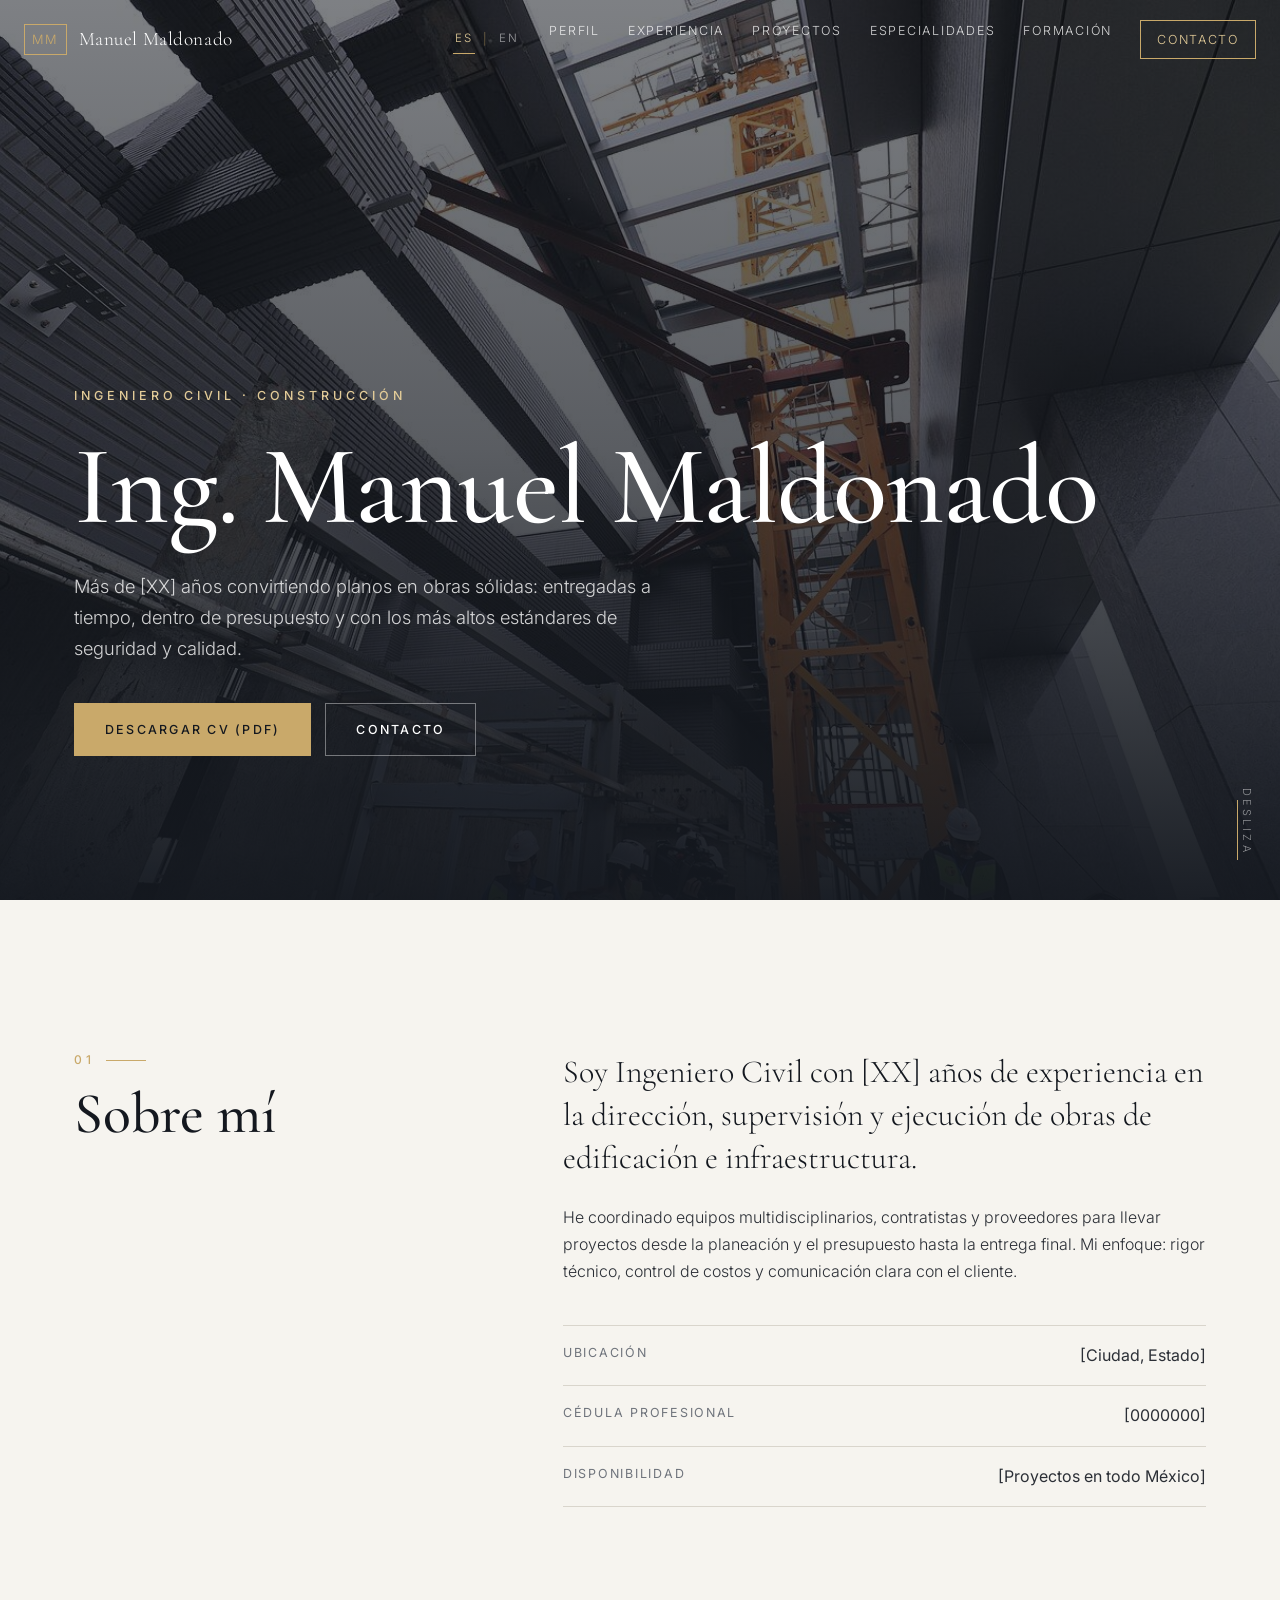
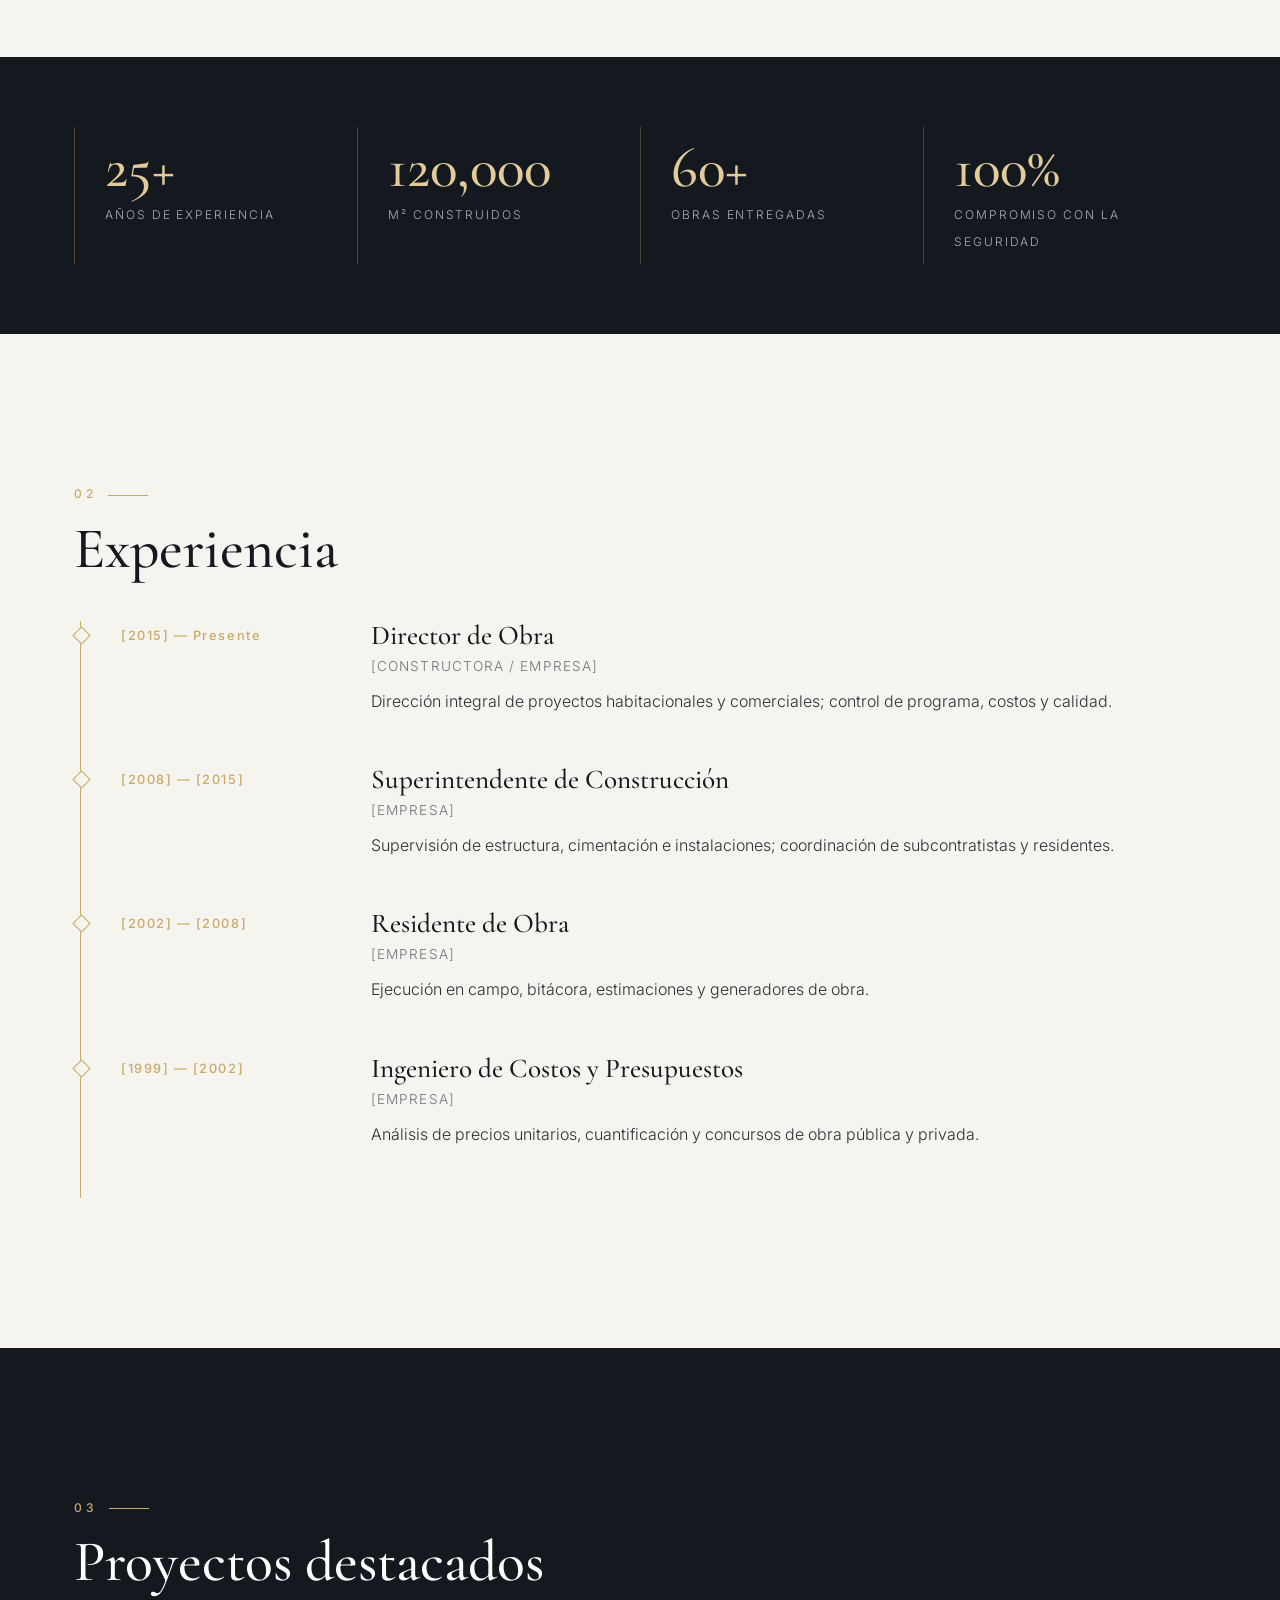
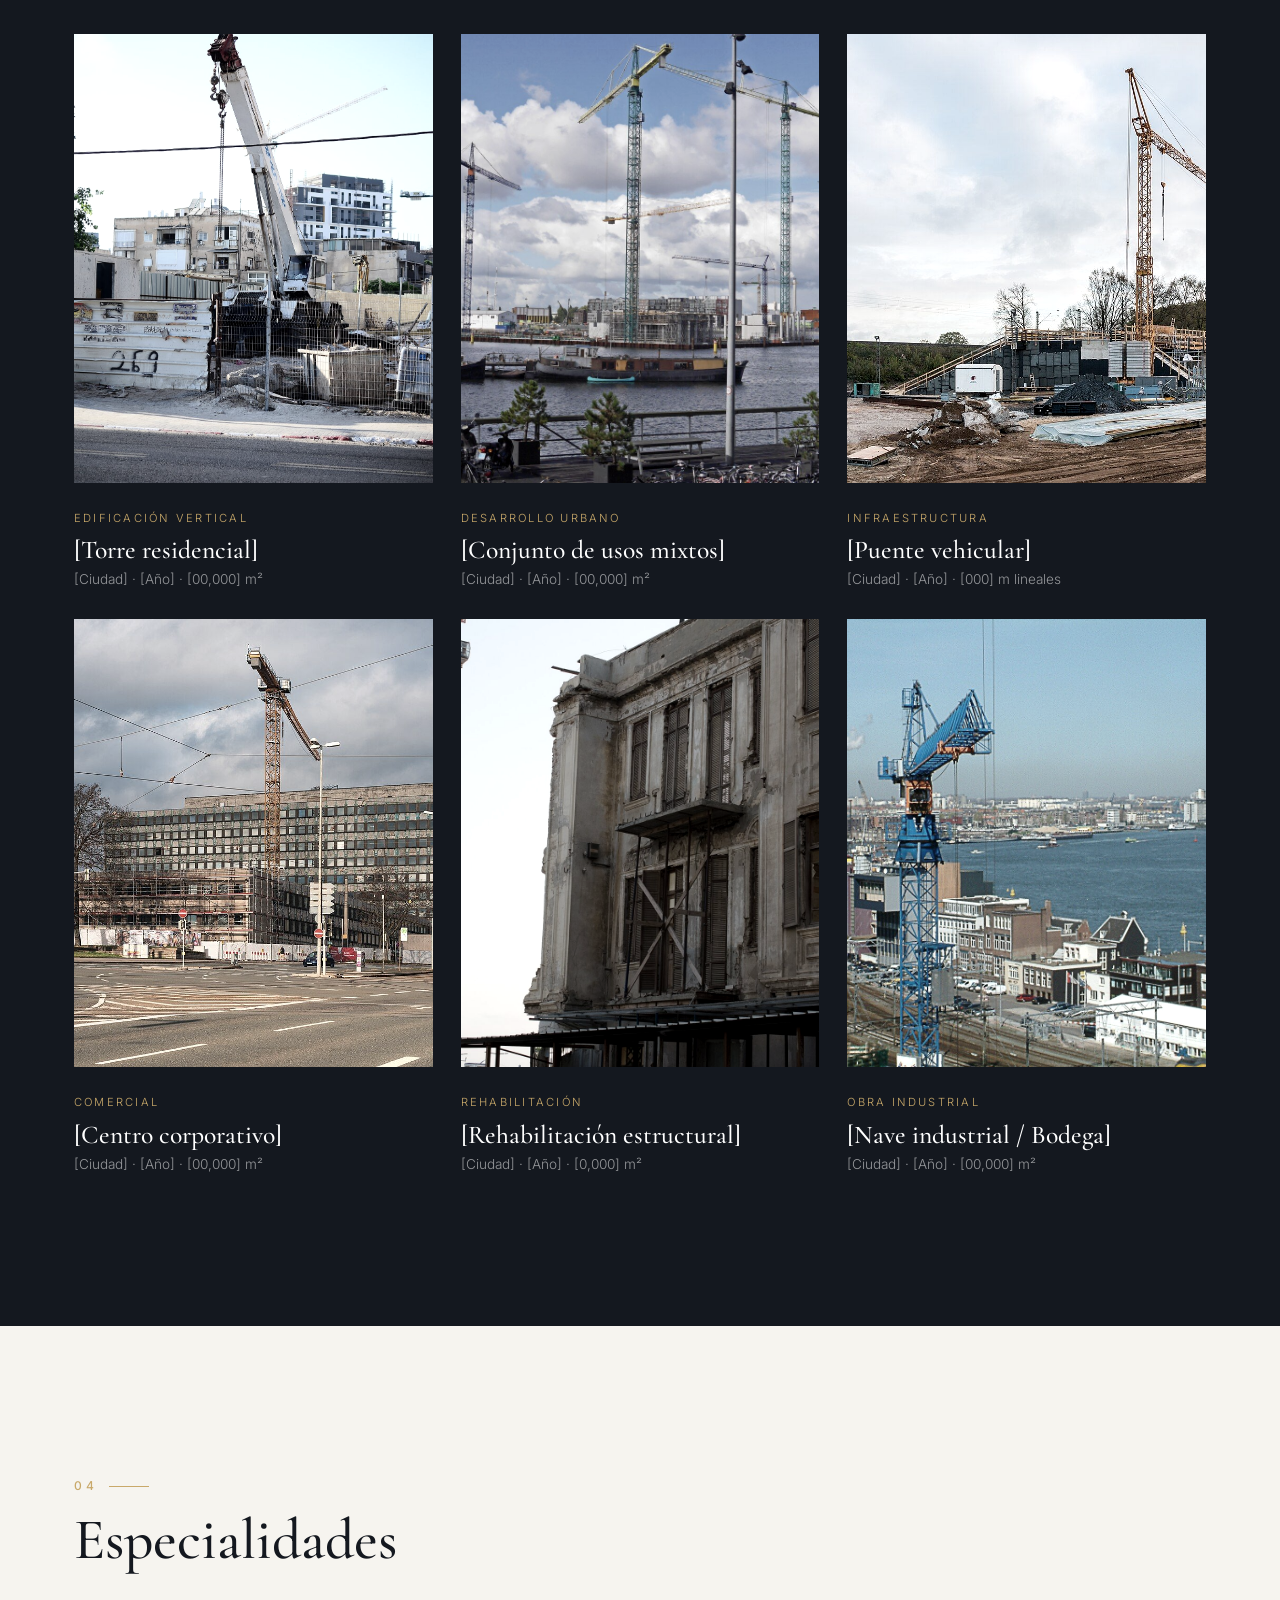
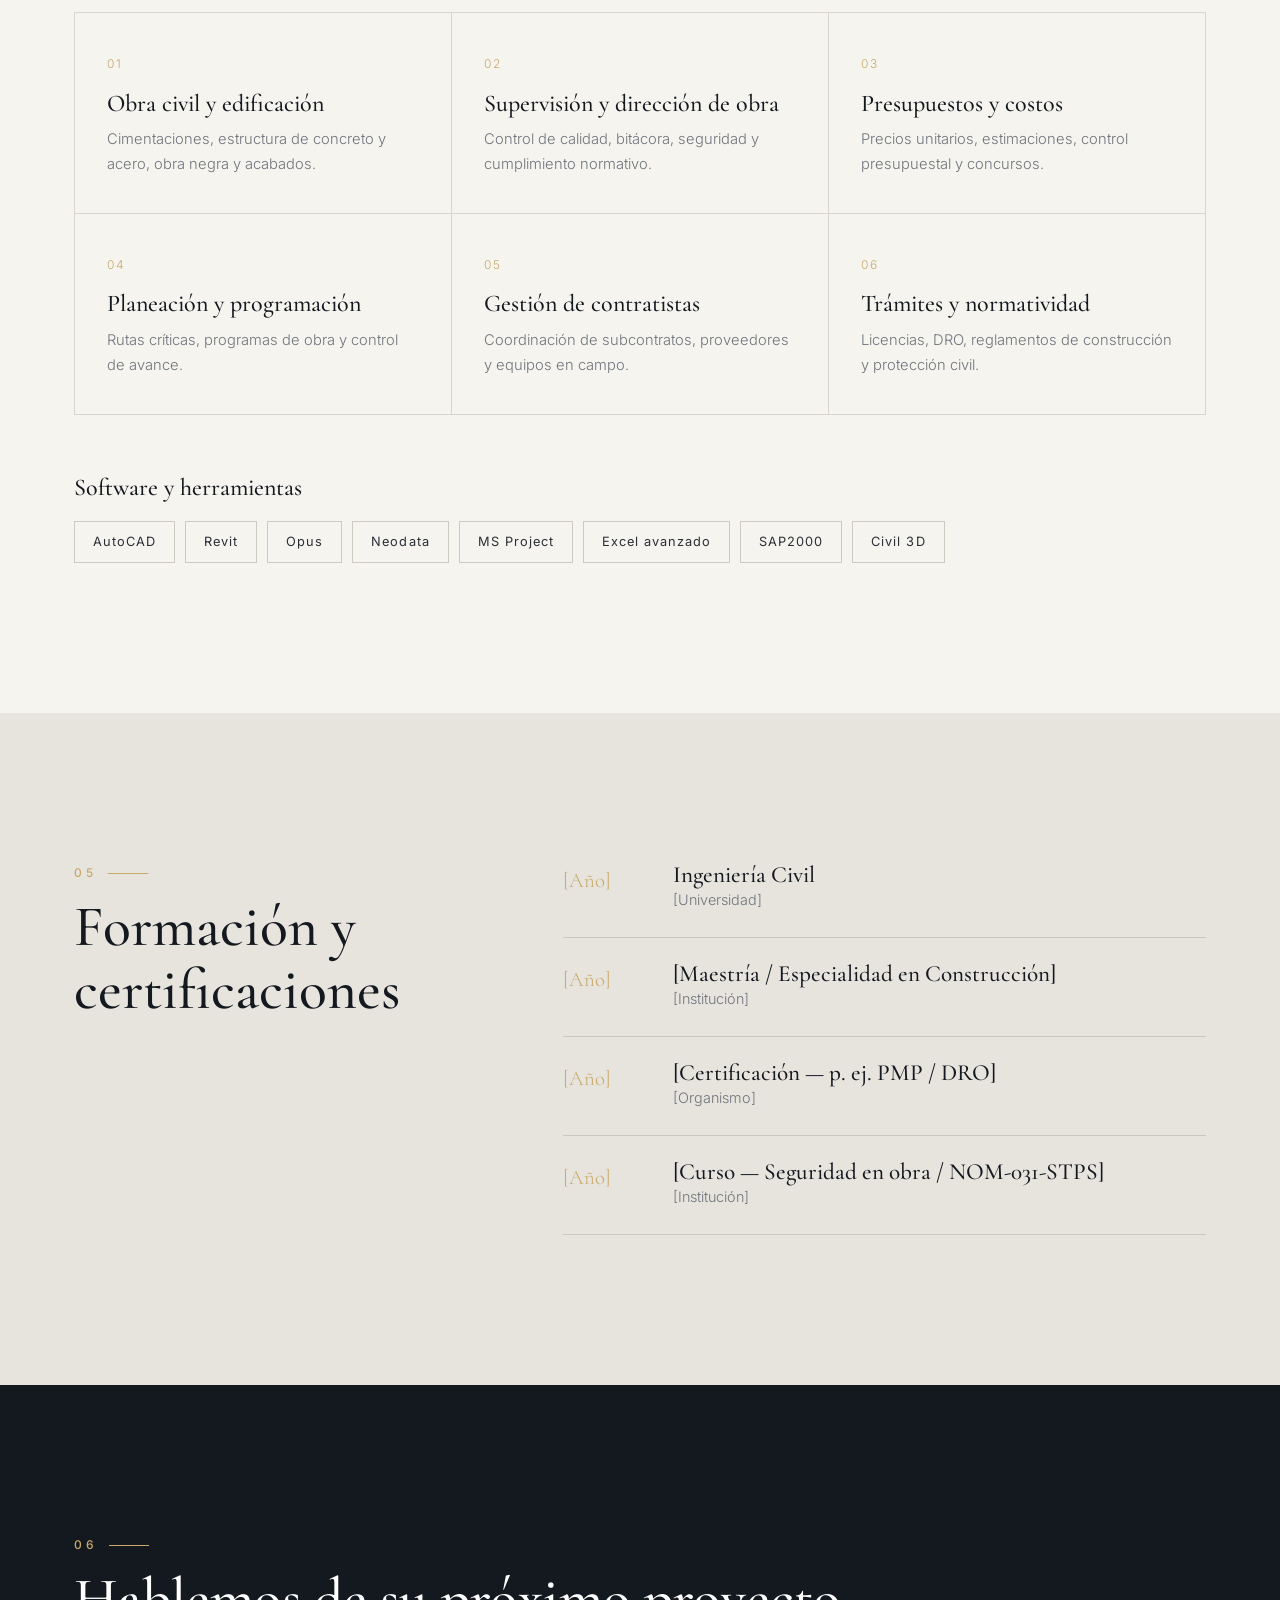
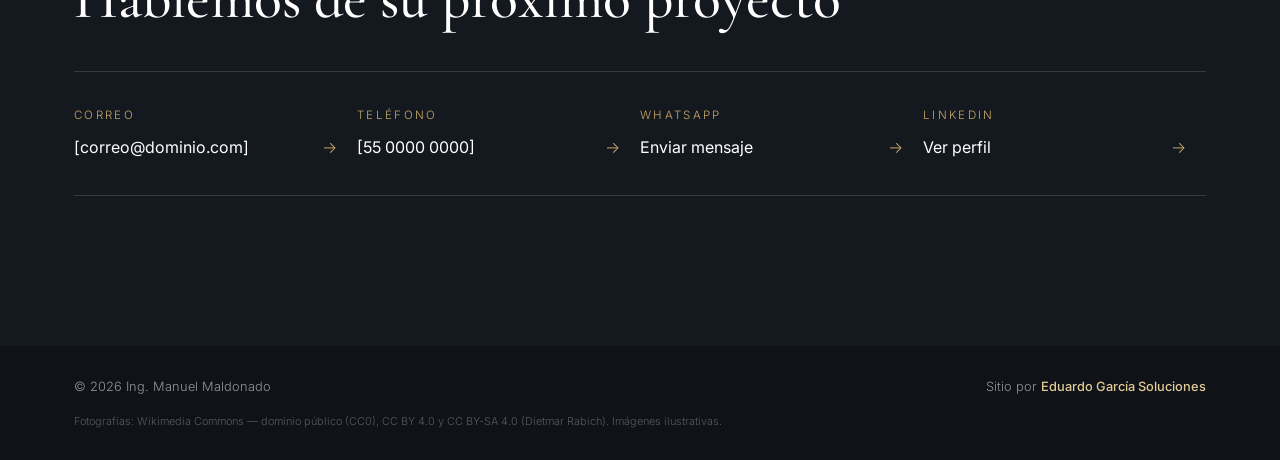
==== index.html @ e80c3aa5 "Sitio Ing. Manuel Maldonado" ====
<!doctype html>
<html lang="es">
<head>
<meta charset="utf-8">
<meta name="viewport" content="width=device-width,initial-scale=1">
<title>Ing. Manuel Maldonado · Ingeniero Civil · Construcción</title>
<meta name="description" content="Ingeniero Civil especializado en construcción, supervisión de obra, presupuestos y control de proyectos. Portafolio y currículum.">
<meta property="og:type" content="profile">
<meta property="og:title" content="Ing. Manuel Maldonado · Ingeniero Civil · Civil Engineer">
<meta property="og:description" content="Construcción, supervisión de obra y gestión de proyectos. Portafolio y CV.">
<meta property="og:image" content="https://lalo0790.github.io/manuel-maldonado/img/og.jpg">
<meta property="og:url" content="https://lalo0790.github.io/manuel-maldonado/">
<link rel="canonical" href="https://lalo0790.github.io/manuel-maldonado/">
<link rel="alternate" hreflang="es" href="https://lalo0790.github.io/manuel-maldonado/">
<meta name="twitter:card" content="summary_large_image">
<meta name="theme-color" content="#14181f">
<link rel="icon" href="favicon.svg" type="image/svg+xml">
<link rel="preconnect" href="https://fonts.googleapis.com"><link rel="preconnect" href="https://fonts.gstatic.com" crossorigin>
<link href="https://fonts.googleapis.com/css2?family=Cormorant+Garamond:ital,wght@0,500;0,600;1,500&family=Inter:wght@300;400;500;600&display=swap" rel="stylesheet">
<link rel="stylesheet" href="styles.css">
</head>
<body>
<header class="nav" id="nav">
  <a href="#inicio" class="brand"><span class="mono" data-f="iniciales"></span><span data-f="nombreCorto"></span></a>
  <div class="lang" role="group" aria-label="Idioma / Language"><button data-l="es">ES</button><i>|</i><button data-l="en">EN</button></div>
  <button class="burger" aria-label="Menú" onclick="document.body.classList.toggle('menu')"><span></span><span></span></button>
  <nav><a href="#sobre" data-i="perfil">Perfil</a><a href="#experiencia" data-i="experiencia">Experiencia</a><a href="#proyectos" data-i="proyectos">Proyectos</a><a href="#especialidades" data-i="especialidades">Especialidades</a><a href="#formacion" data-i="formacion">Formación</a><a href="#contacto" class="nav-cta" data-i="contacto">Contacto</a></nav>
</header>

<section class="hero" id="inicio">
  <div class="hero-bg" style="background-image:url(img/hero.jpg)"></div>
  <div class="hero-in">
    <p class="eyebrow reveal" data-f="titulo"></p>
    <h1 class="reveal" data-f="nombre"></h1>
    <p class="tag reveal" data-f="tagline"></p>
    <div class="btns reveal">
      <a class="btn gold" id="cvBtn" href="#" download data-i="cv">Descargar CV (PDF)</a>
      <a class="btn line" href="#contacto" data-i="contacto">Contacto</a>
    </div>
  </div>
  <div class="scroll" data-i="desliza">Desliza</div>
</section>

<section class="sec" id="sobre">
  <div class="wrap two">
    <div><p class="num">01</p><h2 class="reveal" data-i="sobreT">Sobre mí</h2></div>
    <div class="reveal"><p class="lead" data-f="sobre1"></p><p data-f="sobre2"></p>
      <ul class="facts" id="facts"></ul></div>
  </div>
</section>

<section class="stats"><div class="wrap grid4" id="stats"></div></section>

<section class="sec" id="experiencia">
  <div class="wrap"><p class="num">02</p><h2 class="reveal" data-i="expT">Experiencia</h2>
    <ol class="timeline" id="timeline"></ol></div>
</section>

<section class="sec dark" id="proyectos">
  <div class="wrap"><p class="num">03</p><h2 class="reveal" data-i="proyT">Proyectos destacados</h2>
    <div class="projects" id="projects"></div></div>
</section>

<section class="sec" id="especialidades">
  <div class="wrap"><p class="num">04</p><h2 class="reveal" data-i="espT">Especialidades</h2>
    <div class="skills" id="skills"></div>
    <h3 class="sub" data-i="tools">Software y herramientas</h3><div class="chips" id="tools"></div></div>
</section>

<section class="sec concrete" id="formacion">
  <div class="wrap two">
    <div><p class="num">05</p><h2 class="reveal" data-i="formT">Formación y certificaciones</h2></div>
    <div><ul class="edu" id="edu"></ul></div>
  </div>
</section>

<section class="sec dark contact" id="contacto">
  <div class="wrap"><p class="num">06</p><h2 class="reveal" data-i="contT">Hablemos de su próximo proyecto</h2>
    <div class="cgrid" id="contact"></div></div>
</section>

<footer class="foot"><div class="wrap">
  <span>© <span id="yr"></span> <span data-f="nombre"></span></span>
  <span><span data-i="por">Sitio por</span> <strong>Eduardo García Soluciones</strong></span>
</div>
<p class="credits wrap" data-i="credits">Fotografías: Wikimedia Commons — dominio público (CC0) y CC BY 4.0 (Nuremberg construction site; Tower crane in Taichung) / CC BY‑SA 4.0 (Dülmen, Dietmar Rabich). Imágenes ilustrativas.</p>
</footer>
<script src="data.js"></script>
<script src="app.js"></script>
</body>
</html>
---- styles.css ----
:root{--ink:#14181f;--ink2:#1c222c;--gold:#c9a96a;--gold2:#e2cb98;--paper:#f6f4ef;--concrete:#e7e4de;--txt:#2b2f36;--mut:#6f747c;--serif:'Cormorant Garamond',Georgia,serif;--sans:'Inter',system-ui,sans-serif}
*{box-sizing:border-box;margin:0;padding:0}html{scroll-behavior:smooth}
body{font-family:var(--sans);font-weight:300;color:var(--txt);background:var(--paper);line-height:1.7;-webkit-font-smoothing:antialiased}
a{color:inherit;text-decoration:none}img{display:block;max-width:100%}
.wrap{max-width:1180px;margin:0 auto;padding:0 24px}
h1,h2,h3{font-family:var(--serif);font-weight:500;line-height:1.1;color:var(--ink)}
h2{font-size:clamp(2.2rem,5vw,3.6rem);margin-bottom:2.5rem}
.num{font-size:.75rem;letter-spacing:.3em;color:var(--gold);margin-bottom:.8rem;font-weight:500}
.num::after{content:"";display:inline-block;width:40px;height:1px;background:var(--gold);vertical-align:middle;margin-left:12px}
/* nav */
.nav{position:fixed;inset:0 0 auto;z-index:50;display:flex;align-items:center;justify-content:space-between;padding:20px 24px;transition:.4s;color:#fff}
.nav.solid{background:rgba(20,24,31,.92);backdrop-filter:blur(10px);padding:14px 24px}
.brand{display:flex;align-items:center;gap:12px;font-family:var(--serif);font-size:1.2rem;letter-spacing:.03em}
.mono{border:1px solid var(--gold);color:var(--gold);font-size:.8rem;padding:4px 7px;font-family:var(--sans);letter-spacing:.1em}
.nav nav{display:flex;gap:28px;font-size:.78rem;letter-spacing:.14em;text-transform:uppercase}
.nav nav a{opacity:.8;transition:.3s}.nav nav a:hover{opacity:1;color:var(--gold2)}
.nav-cta{border:1px solid var(--gold);padding:8px 16px;color:var(--gold2)!important;opacity:1!important}
.burger{display:none;background:none;border:0;width:30px;cursor:pointer}.burger span{display:block;height:1px;background:#fff;margin:7px 0;transition:.3s}
/* hero */
.hero{position:relative;min-height:100svh;display:flex;align-items:flex-end;color:#fff;overflow:hidden;background:var(--ink)}
.hero-bg{position:absolute;inset:0;background-size:cover;background-position:center;transform:scale(1.08);animation:zoom 14s ease-out forwards}
.hero-bg::after{content:"";position:absolute;inset:0;background:linear-gradient(180deg,rgba(20,24,31,.55) 0%,rgba(20,24,31,.7) 50%,rgba(20,24,31,.97) 100%)}
@keyframes zoom{to{transform:scale(1)}}
.hero-in{position:relative;max-width:1180px;width:100%;margin:0 auto;padding:0 24px 16vh}
.eyebrow{color:var(--gold2);letter-spacing:.32em;text-transform:uppercase;font-size:.78rem;font-weight:500;margin-bottom:1.2rem}
.hero h1{color:#fff;font-size:clamp(3rem,9vw,7rem);font-weight:500;letter-spacing:-.01em;margin-bottom:1.4rem}
.tag{max-width:600px;font-size:clamp(1rem,1.6vw,1.15rem);color:rgba(255,255,255,.8);margin-bottom:2.4rem}
.btns{display:flex;gap:14px;flex-wrap:wrap}
.btn{padding:15px 30px;font-size:.78rem;letter-spacing:.18em;text-transform:uppercase;font-weight:500;transition:.35s;border:1px solid var(--gold)}
.btn.gold{background:var(--gold);color:var(--ink)}.btn.gold:hover{background:var(--gold2)}
.btn.line{color:#fff;border-color:rgba(255,255,255,.4)}.btn.line:hover{border-color:var(--gold);color:var(--gold2)}
.scroll{position:absolute;right:24px;bottom:40px;writing-mode:vertical-rl;font-size:.68rem;letter-spacing:.3em;text-transform:uppercase;color:rgba(255,255,255,.5)}
.scroll::after{content:"";display:block;width:1px;height:60px;background:var(--gold);margin:12px auto 0}
/* secciones */
.sec{padding:clamp(80px,12vw,150px) 0}
.two{display:grid;grid-template-columns:1fr 1.5fr;gap:60px}
.lead{font-family:var(--serif);font-size:clamp(1.5rem,2.6vw,2rem);line-height:1.35;color:var(--ink);margin-bottom:1.5rem}
.facts{list-style:none;margin-top:2.5rem;border-top:1px solid #d9d5cc}
.facts li{display:flex;justify-content:space-between;gap:16px;padding:16px 0;border-bottom:1px solid #d9d5cc;font-weight:400}
.facts span{color:var(--mut);font-size:.78rem;letter-spacing:.14em;text-transform:uppercase;font-weight:400}
.stats{background:var(--ink);color:#fff;padding:70px 0}
.grid4{display:grid;grid-template-columns:repeat(4,1fr)}
.stat{padding:10px 30px;border-left:1px solid rgba(201,169,106,.3)}
.stat b{display:block;font-family:var(--serif);font-weight:500;font-size:clamp(2.4rem,4.5vw,3.8rem);color:var(--gold2);line-height:1.1}
.stat span{font-size:.75rem;letter-spacing:.16em;text-transform:uppercase;color:rgba(255,255,255,.65)}
.timeline{list-style:none;border-left:1px solid var(--gold);margin-left:6px}
.timeline li{display:grid;grid-template-columns:220px 1fr;gap:30px;padding:0 0 50px 40px;position:relative}
.timeline li::before{content:"";position:absolute;left:-6px;top:8px;width:11px;height:11px;background:var(--paper);border:1px solid var(--gold);transform:rotate(45deg)}
.per{font-size:.8rem;letter-spacing:.12em;color:var(--gold);font-weight:500;padding-top:4px}
.timeline h3{font-size:1.7rem}.emp{color:var(--mut);font-size:.85rem;letter-spacing:.08em;text-transform:uppercase;margin:4px 0 10px}
.dark{background:var(--ink);color:rgba(255,255,255,.75)}.dark h2,.dark h3{color:#fff}
.projects{display:grid;grid-template-columns:repeat(3,1fr);gap:28px}
.proj .ph{overflow:hidden;aspect-ratio:4/5;background:var(--ink2)}
.proj img{width:100%;height:100%;object-fit:cover;filter:grayscale(.35) contrast(1.05);transition:transform 1.2s cubic-bezier(.2,.7,.2,1),filter .6s}
.proj:hover img{transform:scale(1.06);filter:none}
.proj figcaption{padding:20px 0 0}.proj figcaption span{font-size:.7rem;letter-spacing:.2em;text-transform:uppercase;color:var(--gold)}
.proj h3{font-size:1.6rem;margin:6px 0 4px}.proj p{font-size:.85rem;color:rgba(255,255,255,.55)}
.skills{display:grid;grid-template-columns:repeat(3,1fr);border-top:1px solid #d9d5cc;border-left:1px solid #d9d5cc}
.skill{padding:36px 32px;border-right:1px solid #d9d5cc;border-bottom:1px solid #d9d5cc;transition:background .4s}
.skill:hover{background:#fff}.skill i{font-style:normal;font-size:.75rem;color:var(--gold);letter-spacing:.2em}
.skill h3{font-size:1.5rem;margin:14px 0 10px}.skill p{font-size:.92rem;color:var(--mut)}
.sub{font-size:1.5rem;margin:60px 0 20px}
.chips{display:flex;flex-wrap:wrap;gap:10px}.chips span{border:1px solid #cfcac0;padding:9px 18px;font-size:.8rem;letter-spacing:.08em;font-weight:400}
.concrete{background:var(--concrete)}
.edu{list-style:none}.edu li{display:grid;grid-template-columns:90px 1fr;gap:20px;padding:24px 0;border-bottom:1px solid #cdc8be}
.edu li:first-child{padding-top:0}.edu span{font-family:var(--serif);font-size:1.3rem;color:var(--gold)}
.edu h3{font-size:1.45rem}.edu p{color:var(--mut);font-size:.9rem}
.cgrid{display:grid;grid-template-columns:repeat(4,1fr);border-top:1px solid rgba(255,255,255,.15)}
.ci{padding:34px 24px 34px 0;border-bottom:1px solid rgba(255,255,255,.15);position:relative;transition:.4s}
.ci span{display:block;font-size:.72rem;letter-spacing:.2em;text-transform:uppercase;color:var(--gold);margin-bottom:8px}
.ci b{font-weight:400;color:#fff;word-break:break-word}.ci i{position:absolute;right:20px;bottom:34px;font-style:normal;color:var(--gold);transition:.4s}
.ci:hover i{transform:translateX(6px)}
.foot{background:#0f1217;color:rgba(255,255,255,.55);font-size:.8rem;padding:30px 0}
.foot .wrap:first-child{display:flex;justify-content:space-between;flex-wrap:wrap;gap:10px}.foot strong{color:var(--gold2);font-weight:500}
.credits{font-size:.68rem;opacity:.55;margin-top:14px}
/* reveal */
.reveal{opacity:0;transform:translateY(28px);transition:opacity 1s ease,transform 1s cubic-bezier(.2,.7,.2,1)}.reveal.in{opacity:1;transform:none}
@media (prefers-reduced-motion:reduce){.reveal{opacity:1;transform:none}.hero-bg{animation:none}}
/* responsive */
@media (max-width:900px){
 .burger{display:block;z-index:2}
 .nav nav{position:fixed;inset:0;background:var(--ink);flex-direction:column;justify-content:center;align-items:center;gap:30px;font-size:1rem;opacity:0;pointer-events:none;transition:.4s}
 body.menu .nav nav{opacity:1;pointer-events:auto}
 body.menu .burger span:first-child{transform:translateY(4px) rotate(45deg)}body.menu .burger span:last-child{transform:translateY(-4px) rotate(-45deg)}
 .two{grid-template-columns:1fr;gap:10px}.grid4{grid-template-columns:1fr 1fr;row-gap:40px}.stat{padding:6px 18px}
 .timeline li{grid-template-columns:1fr;gap:6px;padding-left:28px}
 .projects,.skills{grid-template-columns:1fr 1fr}.cgrid{grid-template-columns:1fr 1fr}
 .scroll{display:none}
}
@media (max-width:560px){.projects,.skills,.cgrid{grid-template-columns:1fr}.proj .ph{aspect-ratio:4/3}.hero-in{padding-bottom:12vh}.btn{flex:1;text-align:center;padding:15px 18px}}
/* impresión como CV */
@media print{
 @page{size:letter;margin:14mm}
 body{background:#fff;color:#111;font-size:10pt;line-height:1.45}
 .nav,.scroll,.btns,.hero-bg,.projects,.credits,.ci i{display:none!important}
 .reveal{opacity:1!important;transform:none!important}
 .hero{min-height:0;background:#fff;color:#111;border-bottom:2px solid var(--gold);padding-bottom:10px}
 .hero-in{padding:0}.hero h1{color:#111;font-size:28pt;margin:0 0 6px}.eyebrow{color:#8a6d33}.tag{color:#333;margin:0}
 .sec{padding:14px 0;page-break-inside:avoid}.wrap{padding:0;max-width:none}
 h2{font-size:16pt;margin-bottom:8px}.num{display:none}.lead{font-size:12pt}
 .stats{background:#fff;color:#111;padding:8px 0}.stat b{color:#8a6d33;font-size:18pt}.stat span{color:#444}
 .dark,.concrete{background:#fff;color:#111}.dark h2,.dark h3,.ci b{color:#111}
 #proyectos{display:none}.timeline li{padding-bottom:12px;page-break-inside:avoid}.timeline li::before{background:#fff}
 .skill{padding:10px}.skill h3,.timeline h3,.edu h3{font-size:12pt}.sub{margin:12px 0 6px;font-size:12pt}
 .two{grid-template-columns:1fr;gap:0}.cgrid{grid-template-columns:repeat(4,1fr)}.ci{padding:8px 0}
 .foot{background:#fff;color:#666;padding:6px 0}
}
.btn{white-space:nowrap}@media (max-width:560px){.btn{padding:15px 10px;letter-spacing:.1em;font-size:.72rem}}
.lang{margin-left:auto;margin-right:28px;display:flex;align-items:center;gap:8px;font-size:.72rem;letter-spacing:.18em}
.lang i{font-style:normal;color:var(--gold);opacity:.6}
.lang button{background:none;border:0;color:rgba(255,255,255,.55);font:inherit;letter-spacing:inherit;cursor:pointer;padding:4px 2px;border-bottom:1px solid transparent;transition:.3s}
.lang button.on{color:var(--gold2);border-color:var(--gold)}.lang button:hover{color:#fff}
@media (max-width:900px){.lang{margin-right:18px;z-index:2}}
@media print{.lang{display:none}}
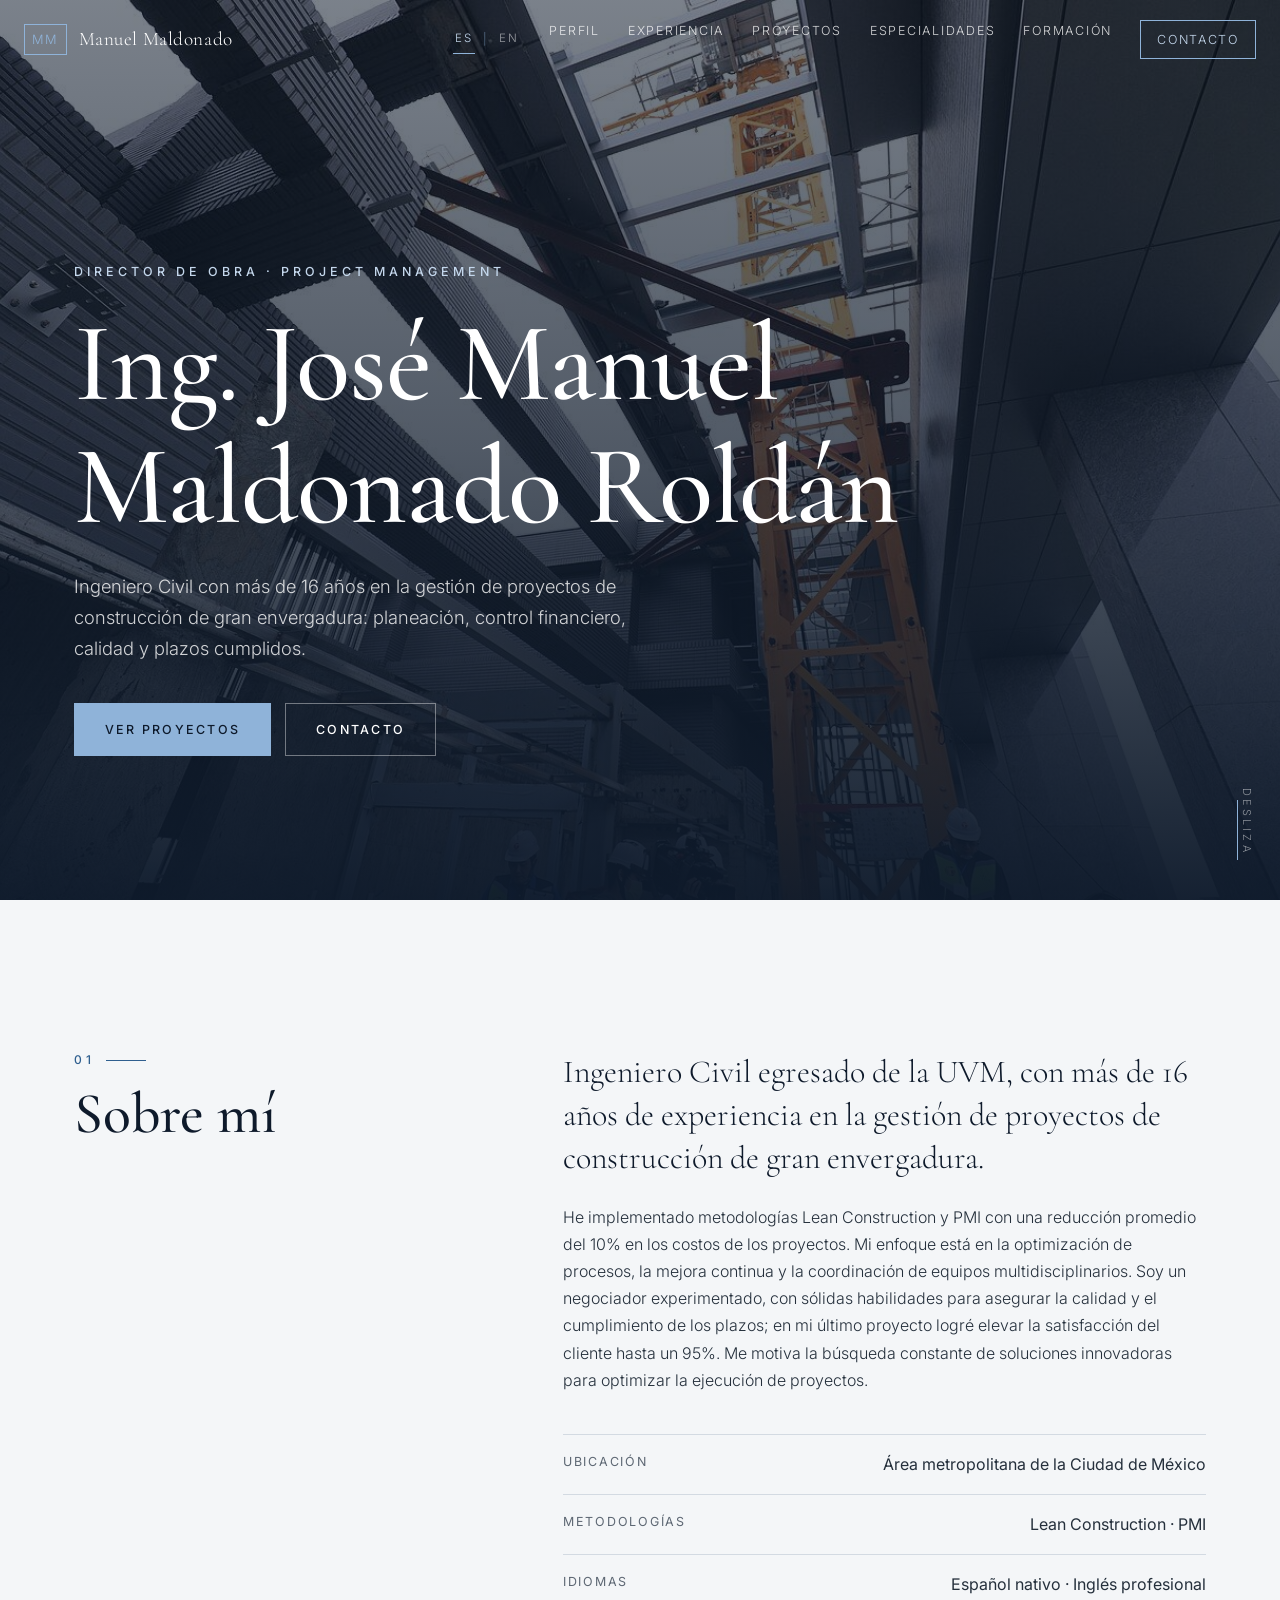
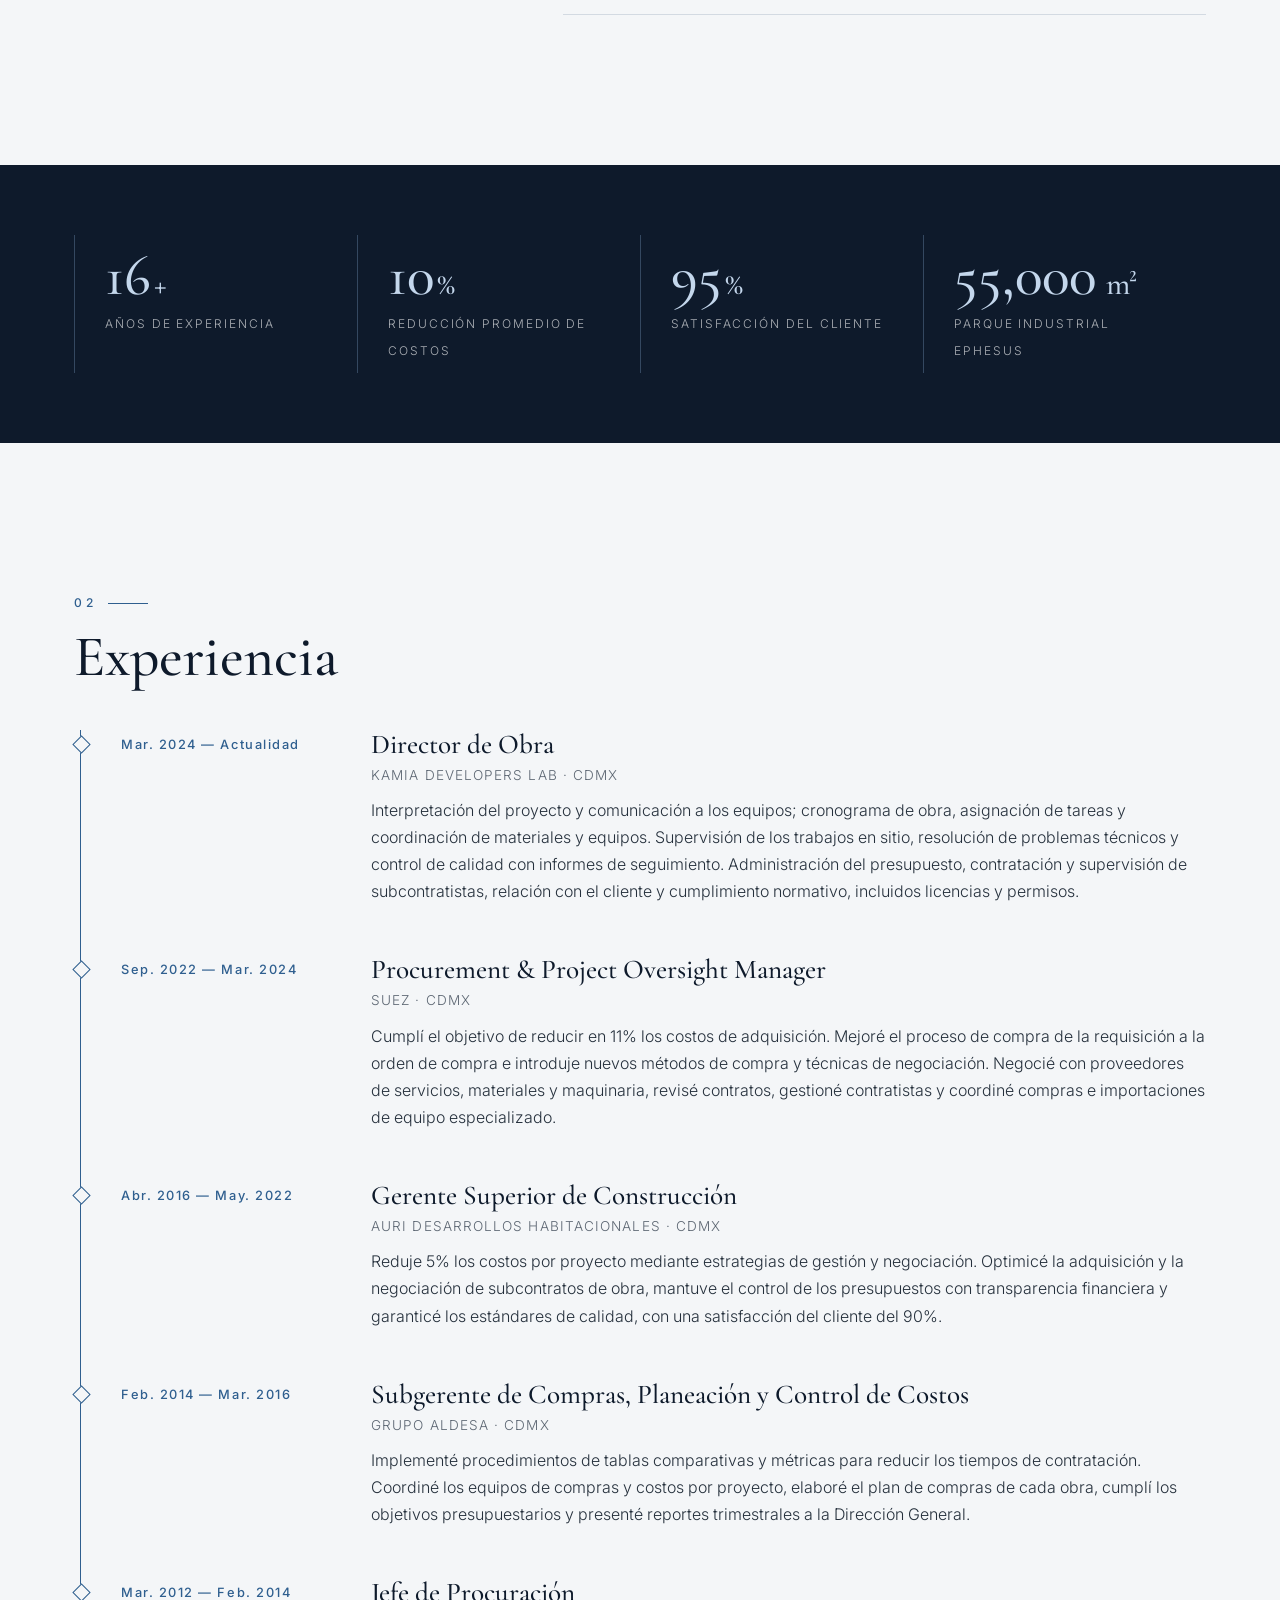
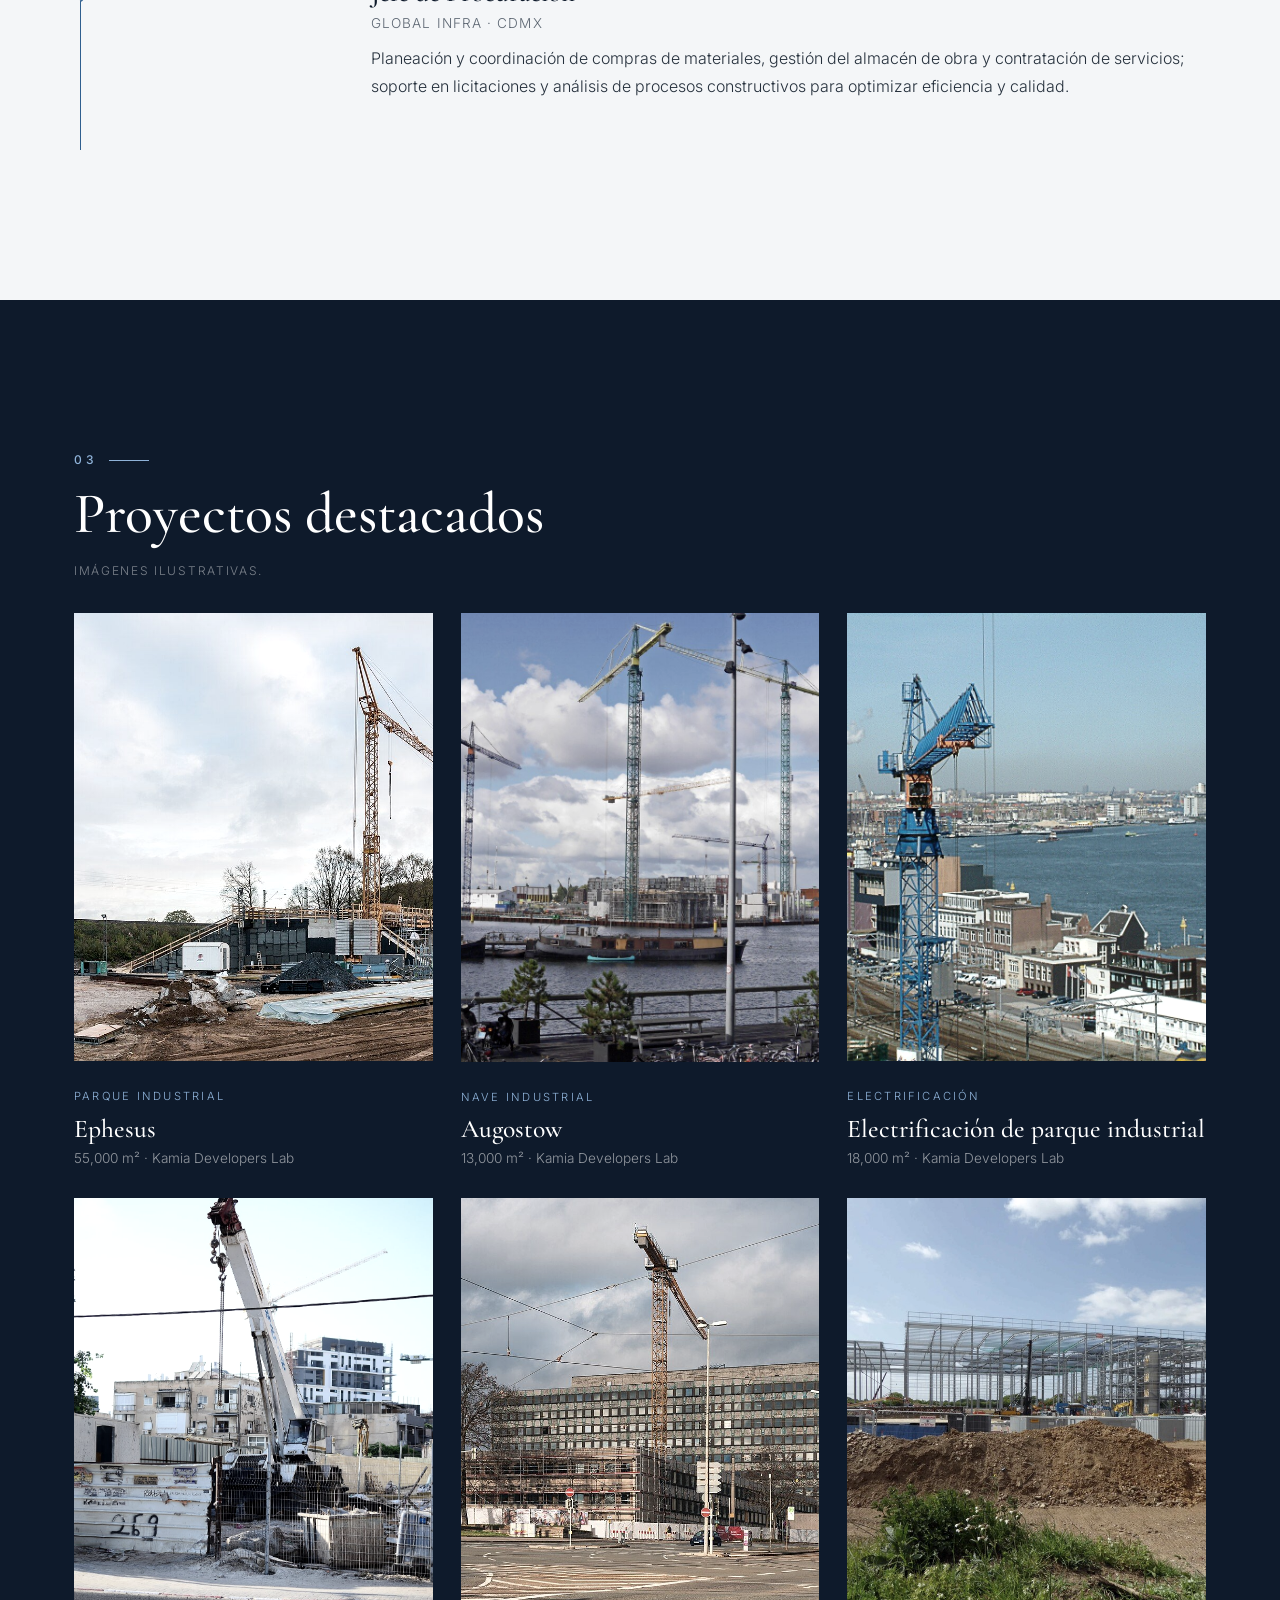
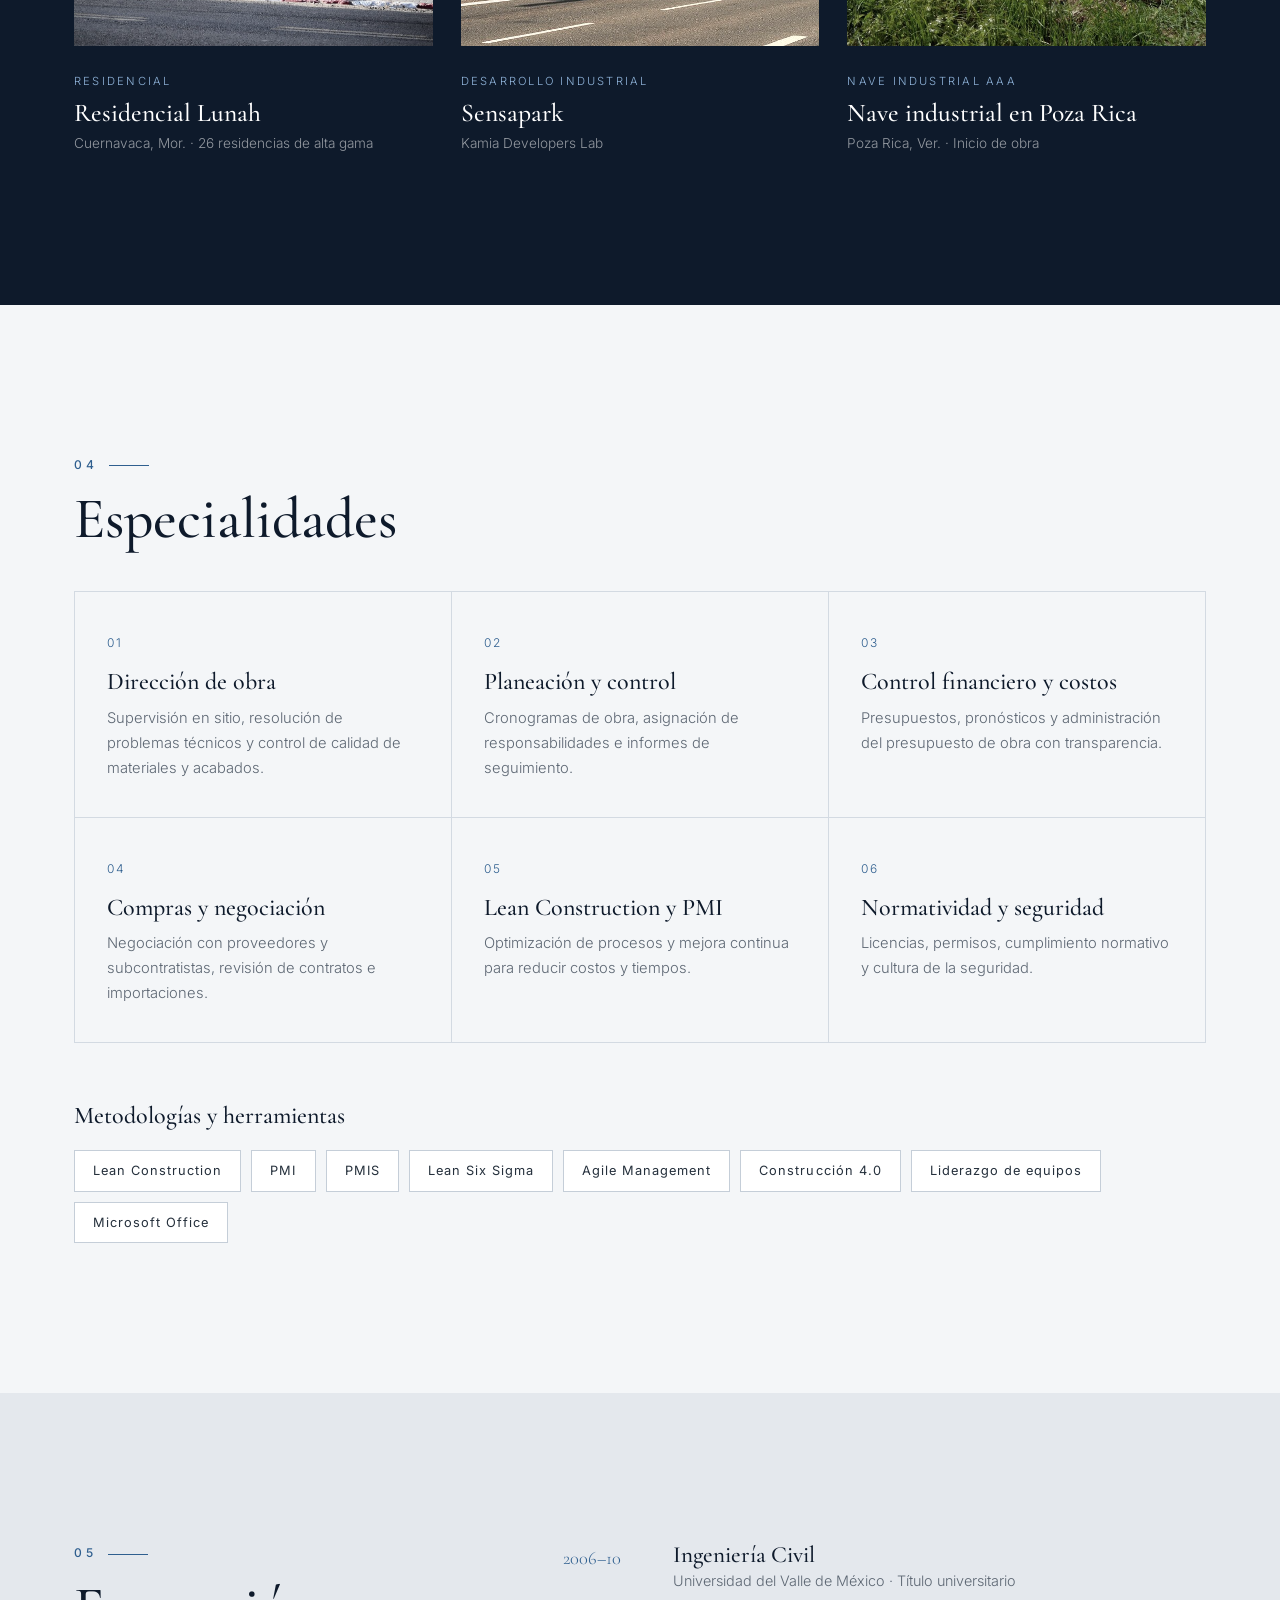
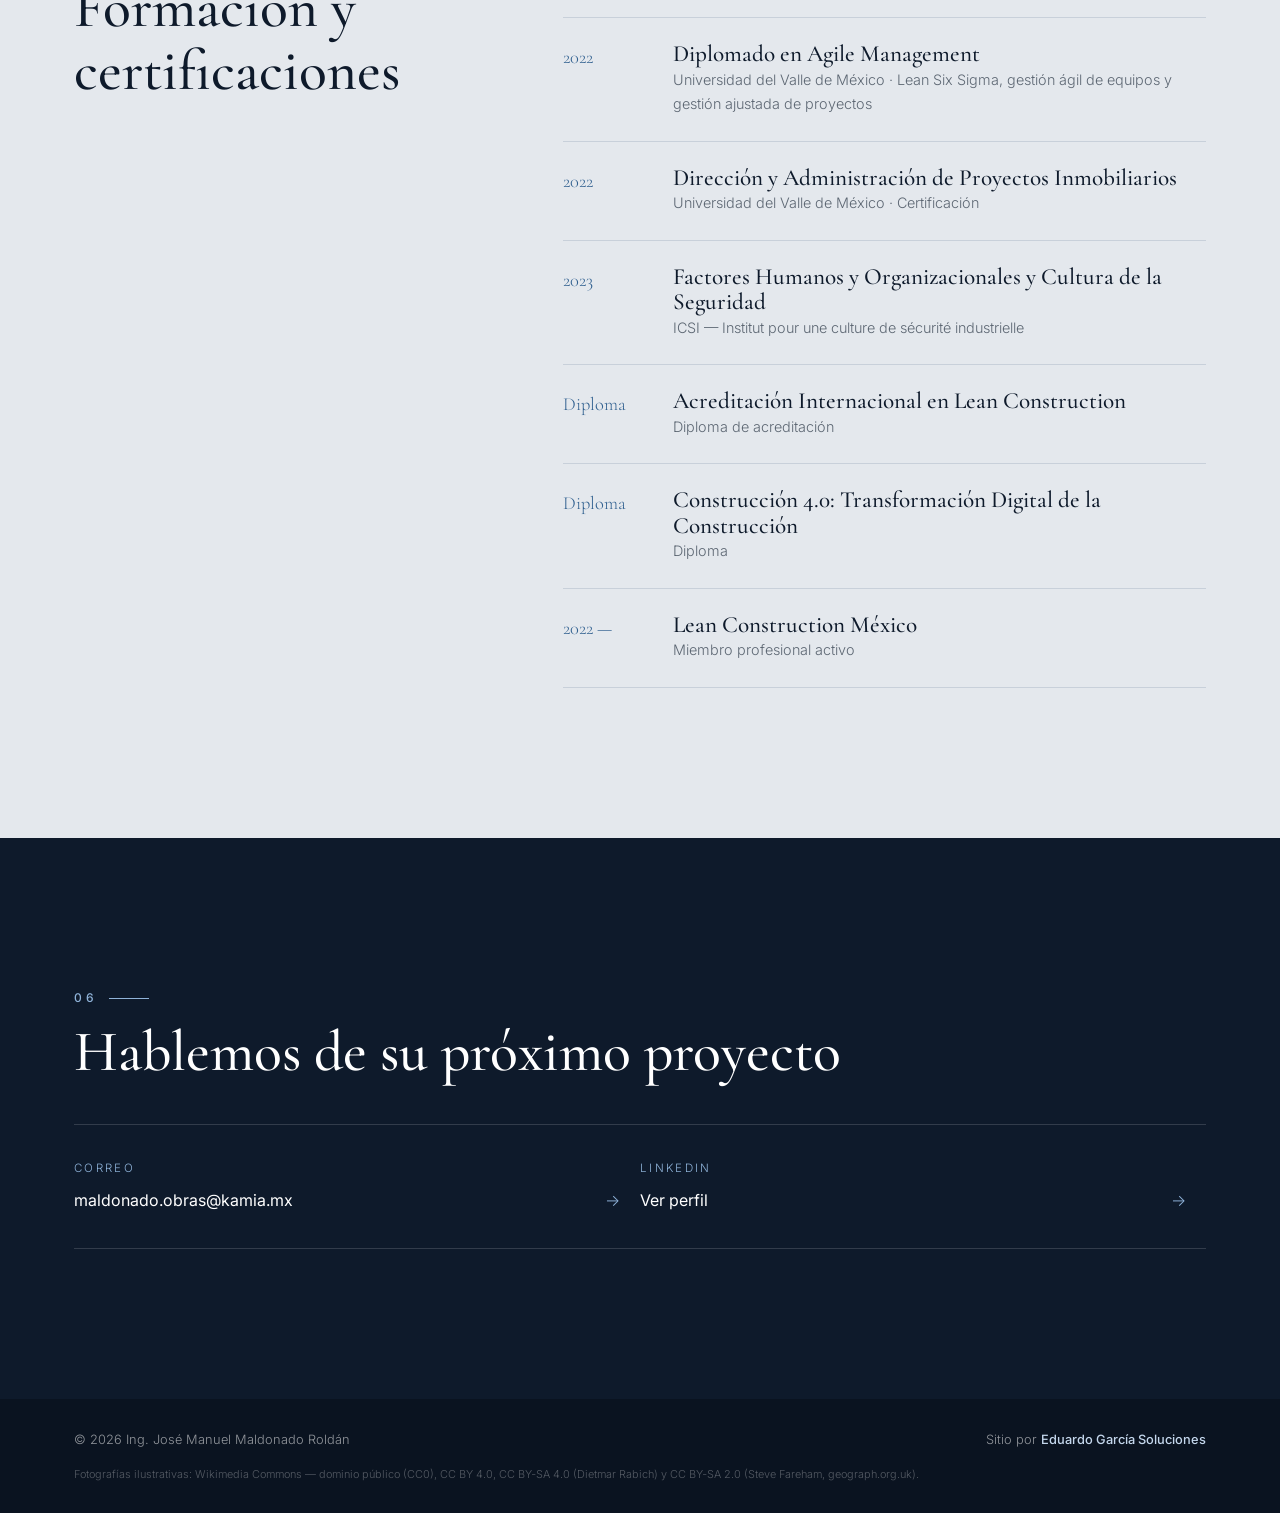
==== commit 4b410f4d: "Datos reales de LinkedIn, paleta azul/gris, oculta CV de ejemplo" ====
--- a/index.html
+++ b/index.html
@@ -3,17 +3,17 @@
 <head>
 <meta charset="utf-8">
 <meta name="viewport" content="width=device-width,initial-scale=1">
-<title>Ing. Manuel Maldonado · Ingeniero Civil · Construcción</title>
-<meta name="description" content="Ingeniero Civil especializado en construcción, supervisión de obra, presupuestos y control de proyectos. Portafolio y currículum.">
+<title>Ing. José Manuel Maldonado Roldán · Director de Obra · Project Management</title>
+<meta name="description" content="Ingeniero Civil con más de 16 años en dirección de obra, planeación, control financiero y gestión de proyectos de construcción con Lean Construction y PMI.">
 <meta property="og:type" content="profile">
-<meta property="og:title" content="Ing. Manuel Maldonado · Ingeniero Civil · Civil Engineer">
-<meta property="og:description" content="Construcción, supervisión de obra y gestión de proyectos. Portafolio y CV.">
+<meta property="og:title" content="Ing. José Manuel Maldonado Roldán · Director de Obra · Project Management">
+<meta property="og:description" content="Dirección de obra, planeación y control de proyectos de construcción. Lean Construction y PMI.">
 <meta property="og:image" content="https://lalo0790.github.io/manuel-maldonado/img/og.jpg">
 <meta property="og:url" content="https://lalo0790.github.io/manuel-maldonado/">
 <link rel="canonical" href="https://lalo0790.github.io/manuel-maldonado/">
 <link rel="alternate" hreflang="es" href="https://lalo0790.github.io/manuel-maldonado/">
 <meta name="twitter:card" content="summary_large_image">
-<meta name="theme-color" content="#14181f">
+<meta name="theme-color" content="#0e1a2b">
 <link rel="icon" href="favicon.svg" type="image/svg+xml">
 <link rel="preconnect" href="https://fonts.googleapis.com"><link rel="preconnect" href="https://fonts.gstatic.com" crossorigin>
 <link href="https://fonts.googleapis.com/css2?family=Cormorant+Garamond:ital,wght@0,500;0,600;1,500&family=Inter:wght@300;400;500;600&display=swap" rel="stylesheet">
@@ -34,7 +34,7 @@
     <h1 class="reveal" data-f="nombre"></h1>
     <p class="tag reveal" data-f="tagline"></p>
     <div class="btns reveal">
-      <a class="btn gold" id="cvBtn" href="#" download data-i="cv">Descargar CV (PDF)</a>
+      <a class="btn gold" id="cvBtn" href="#proyectos">Ver proyectos</a>
       <a class="btn line" href="#contacto" data-i="contacto">Contacto</a>
     </div>
   </div>
@@ -57,14 +57,14 @@
 </section>
 
 <section class="sec dark" id="proyectos">
-  <div class="wrap"><p class="num">03</p><h2 class="reveal" data-i="proyT">Proyectos destacados</h2>
+  <div class="wrap"><p class="num">03</p><h2 class="reveal" data-i="proyT">Proyectos destacados</h2><p class="pnote" data-i="proyNota">Imágenes ilustrativas.</p>
     <div class="projects" id="projects"></div></div>
 </section>
 
 <section class="sec" id="especialidades">
   <div class="wrap"><p class="num">04</p><h2 class="reveal" data-i="espT">Especialidades</h2>
     <div class="skills" id="skills"></div>
-    <h3 class="sub" data-i="tools">Software y herramientas</h3><div class="chips" id="tools"></div></div>
+    <h3 class="sub" data-i="tools">Metodologías y herramientas</h3><div class="chips" id="tools"></div></div>
 </section>
 
 <section class="sec concrete" id="formacion">
@@ -83,7 +83,7 @@
   <span>© <span id="yr"></span> <span data-f="nombre"></span></span>
   <span><span data-i="por">Sitio por</span> <strong>Eduardo García Soluciones</strong></span>
 </div>
-<p class="credits wrap" data-i="credits">Fotografías: Wikimedia Commons — dominio público (CC0) y CC BY 4.0 (Nuremberg construction site; Tower crane in Taichung) / CC BY‑SA 4.0 (Dülmen, Dietmar Rabich). Imágenes ilustrativas.</p>
+<p class="credits wrap" data-i="credits"></p>
 </footer>
 <script src="data.js"></script>
 <script src="app.js"></script>
--- a/styles.css
+++ b/styles.css
@@ -1,4 +1,4 @@
-:root{--ink:#14181f;--ink2:#1c222c;--gold:#c9a96a;--gold2:#e2cb98;--paper:#f6f4ef;--concrete:#e7e4de;--txt:#2b2f36;--mut:#6f747c;--serif:'Cormorant Garamond',Georgia,serif;--sans:'Inter',system-ui,sans-serif}
+:root{--ink:#0e1a2b;--ink2:#162538;--gold:#2f5f8f;--gold2:#24496f;--paper:#f4f6f8;--concrete:#e4e8ed;--txt:#25303c;--mut:#5d6773;--serif:'Cormorant Garamond',Georgia,serif;--sans:'Inter',system-ui,sans-serif}
 *{box-sizing:border-box;margin:0;padding:0}html{scroll-behavior:smooth}
 body{font-family:var(--sans);font-weight:300;color:var(--txt);background:var(--paper);line-height:1.7;-webkit-font-smoothing:antialiased}
 a{color:inherit;text-decoration:none}img{display:block;max-width:100%}
@@ -7,9 +7,11 @@
 h2{font-size:clamp(2.2rem,5vw,3.6rem);margin-bottom:2.5rem}
 .num{font-size:.75rem;letter-spacing:.3em;color:var(--gold);margin-bottom:.8rem;font-weight:500}
 .num::after{content:"";display:inline-block;width:40px;height:1px;background:var(--gold);vertical-align:middle;margin-left:12px}
+/* acento acero claro sobre fondos oscuros */
+.nav,.hero,.stats,.dark,.foot{--gold:#8fb3d9;--gold2:#c4d7ec}
 /* nav */
 .nav{position:fixed;inset:0 0 auto;z-index:50;display:flex;align-items:center;justify-content:space-between;padding:20px 24px;transition:.4s;color:#fff}
-.nav.solid{background:rgba(20,24,31,.92);backdrop-filter:blur(10px);padding:14px 24px}
+.nav.solid{background:rgba(14,26,43,.94);backdrop-filter:blur(10px);padding:14px 24px}
 .brand{display:flex;align-items:center;gap:12px;font-family:var(--serif);font-size:1.2rem;letter-spacing:.03em}
 .mono{border:1px solid var(--gold);color:var(--gold);font-size:.8rem;padding:4px 7px;font-family:var(--sans);letter-spacing:.1em}
 .nav nav{display:flex;gap:28px;font-size:.78rem;letter-spacing:.14em;text-transform:uppercase}
@@ -19,7 +21,7 @@
 /* hero */
 .hero{position:relative;min-height:100svh;display:flex;align-items:flex-end;color:#fff;overflow:hidden;background:var(--ink)}
 .hero-bg{position:absolute;inset:0;background-size:cover;background-position:center;transform:scale(1.08);animation:zoom 14s ease-out forwards}
-.hero-bg::after{content:"";position:absolute;inset:0;background:linear-gradient(180deg,rgba(20,24,31,.55) 0%,rgba(20,24,31,.7) 50%,rgba(20,24,31,.97) 100%)}
+.hero-bg::after{content:"";position:absolute;inset:0;background:linear-gradient(180deg,rgba(14,26,43,.55) 0%,rgba(14,26,43,.72) 50%,rgba(14,26,43,.97) 100%)}
 @keyframes zoom{to{transform:scale(1)}}
 .hero-in{position:relative;max-width:1180px;width:100%;margin:0 auto;padding:0 24px 16vh}
 .eyebrow{color:var(--gold2);letter-spacing:.32em;text-transform:uppercase;font-size:.78rem;font-weight:500;margin-bottom:1.2rem}
@@ -35,12 +37,12 @@
 .sec{padding:clamp(80px,12vw,150px) 0}
 .two{display:grid;grid-template-columns:1fr 1.5fr;gap:60px}
 .lead{font-family:var(--serif);font-size:clamp(1.5rem,2.6vw,2rem);line-height:1.35;color:var(--ink);margin-bottom:1.5rem}
-.facts{list-style:none;margin-top:2.5rem;border-top:1px solid #d9d5cc}
-.facts li{display:flex;justify-content:space-between;gap:16px;padding:16px 0;border-bottom:1px solid #d9d5cc;font-weight:400}
+.facts{list-style:none;margin-top:2.5rem;border-top:1px solid #d3dae2}
+.facts li{display:flex;justify-content:space-between;gap:16px;padding:16px 0;border-bottom:1px solid #d3dae2;font-weight:400}
 .facts span{color:var(--mut);font-size:.78rem;letter-spacing:.14em;text-transform:uppercase;font-weight:400}
 .stats{background:var(--ink);color:#fff;padding:70px 0}
 .grid4{display:grid;grid-template-columns:repeat(4,1fr)}
-.stat{padding:10px 30px;border-left:1px solid rgba(201,169,106,.3)}
+.stat{padding:10px 30px;border-left:1px solid rgba(143,179,217,.3)}
 .stat b{display:block;font-family:var(--serif);font-weight:500;font-size:clamp(2.4rem,4.5vw,3.8rem);color:var(--gold2);line-height:1.1}
 .stat span{font-size:.75rem;letter-spacing:.16em;text-transform:uppercase;color:rgba(255,255,255,.65)}
 .timeline{list-style:none;border-left:1px solid var(--gold);margin-left:6px}
@@ -55,14 +57,14 @@
 .proj:hover img{transform:scale(1.06);filter:none}
 .proj figcaption{padding:20px 0 0}.proj figcaption span{font-size:.7rem;letter-spacing:.2em;text-transform:uppercase;color:var(--gold)}
 .proj h3{font-size:1.6rem;margin:6px 0 4px}.proj p{font-size:.85rem;color:rgba(255,255,255,.55)}
-.skills{display:grid;grid-template-columns:repeat(3,1fr);border-top:1px solid #d9d5cc;border-left:1px solid #d9d5cc}
-.skill{padding:36px 32px;border-right:1px solid #d9d5cc;border-bottom:1px solid #d9d5cc;transition:background .4s}
+.skills{display:grid;grid-template-columns:repeat(3,1fr);border-top:1px solid #d3dae2;border-left:1px solid #d3dae2}
+.skill{padding:36px 32px;border-right:1px solid #d3dae2;border-bottom:1px solid #d3dae2;transition:background .4s}
 .skill:hover{background:#fff}.skill i{font-style:normal;font-size:.75rem;color:var(--gold);letter-spacing:.2em}
 .skill h3{font-size:1.5rem;margin:14px 0 10px}.skill p{font-size:.92rem;color:var(--mut)}
 .sub{font-size:1.5rem;margin:60px 0 20px}
-.chips{display:flex;flex-wrap:wrap;gap:10px}.chips span{border:1px solid #cfcac0;padding:9px 18px;font-size:.8rem;letter-spacing:.08em;font-weight:400}
+.chips{display:flex;flex-wrap:wrap;gap:10px}.chips span{border:1px solid #c5ced8;padding:9px 18px;font-size:.8rem;letter-spacing:.08em;font-weight:400}
 .concrete{background:var(--concrete)}
-.edu{list-style:none}.edu li{display:grid;grid-template-columns:90px 1fr;gap:20px;padding:24px 0;border-bottom:1px solid #cdc8be}
+.edu{list-style:none}.edu li{display:grid;grid-template-columns:90px 1fr;gap:20px;padding:24px 0;border-bottom:1px solid #c8d0da}
 .edu li:first-child{padding-top:0}.edu span{font-family:var(--serif);font-size:1.3rem;color:var(--gold)}
 .edu h3{font-size:1.45rem}.edu p{color:var(--mut);font-size:.9rem}
 .cgrid{display:grid;grid-template-columns:repeat(4,1fr);border-top:1px solid rgba(255,255,255,.15)}
@@ -70,7 +72,7 @@
 .ci span{display:block;font-size:.72rem;letter-spacing:.2em;text-transform:uppercase;color:var(--gold);margin-bottom:8px}
 .ci b{font-weight:400;color:#fff;word-break:break-word}.ci i{position:absolute;right:20px;bottom:34px;font-style:normal;color:var(--gold);transition:.4s}
 .ci:hover i{transform:translateX(6px)}
-.foot{background:#0f1217;color:rgba(255,255,255,.55);font-size:.8rem;padding:30px 0}
+.foot{background:#0a1320;color:rgba(255,255,255,.55);font-size:.8rem;padding:30px 0}
 .foot .wrap:first-child{display:flex;justify-content:space-between;flex-wrap:wrap;gap:10px}.foot strong{color:var(--gold2);font-weight:500}
 .credits{font-size:.68rem;opacity:.55;margin-top:14px}
 /* reveal */
@@ -95,10 +97,10 @@
  .nav,.scroll,.btns,.hero-bg,.projects,.credits,.ci i{display:none!important}
  .reveal{opacity:1!important;transform:none!important}
  .hero{min-height:0;background:#fff;color:#111;border-bottom:2px solid var(--gold);padding-bottom:10px}
- .hero-in{padding:0}.hero h1{color:#111;font-size:28pt;margin:0 0 6px}.eyebrow{color:#8a6d33}.tag{color:#333;margin:0}
+ .hero-in{padding:0}.hero h1{color:#111;font-size:28pt;margin:0 0 6px}.eyebrow{color:#2f5f8f}.tag{color:#333;margin:0}
  .sec{padding:14px 0;page-break-inside:avoid}.wrap{padding:0;max-width:none}
  h2{font-size:16pt;margin-bottom:8px}.num{display:none}.lead{font-size:12pt}
- .stats{background:#fff;color:#111;padding:8px 0}.stat b{color:#8a6d33;font-size:18pt}.stat span{color:#444}
+ .stats{background:#fff;color:#111;padding:8px 0}.stat b{color:#2f5f8f;font-size:18pt}.stat span{color:#444}
  .dark,.concrete{background:#fff;color:#111}.dark h2,.dark h3,.ci b{color:#111}
  #proyectos{display:none}.timeline li{padding-bottom:12px;page-break-inside:avoid}.timeline li::before{background:#fff}
  .skill{padding:10px}.skill h3,.timeline h3,.edu h3{font-size:12pt}.sub{margin:12px 0 6px;font-size:12pt}
@@ -112,3 +114,9 @@
 .lang button.on{color:var(--gold2);border-color:var(--gold)}.lang button:hover{color:#fff}
 @media (max-width:900px){.lang{margin-right:18px;z-index:2}}
 @media print{.lang{display:none}}
+
+.pnote{margin:-1.6rem 0 2rem;font-size:.75rem;letter-spacing:.14em;text-transform:uppercase;color:rgba(255,255,255,.45)}
+.cgrid{grid-template-columns:repeat(auto-fit,minmax(240px,1fr))}
+.edu span{font-size:1.15rem}
+.chips span{background:#fff}
+.stat b{white-space:nowrap}.stat b small{font-size:.55em;margin-left:.08em}
